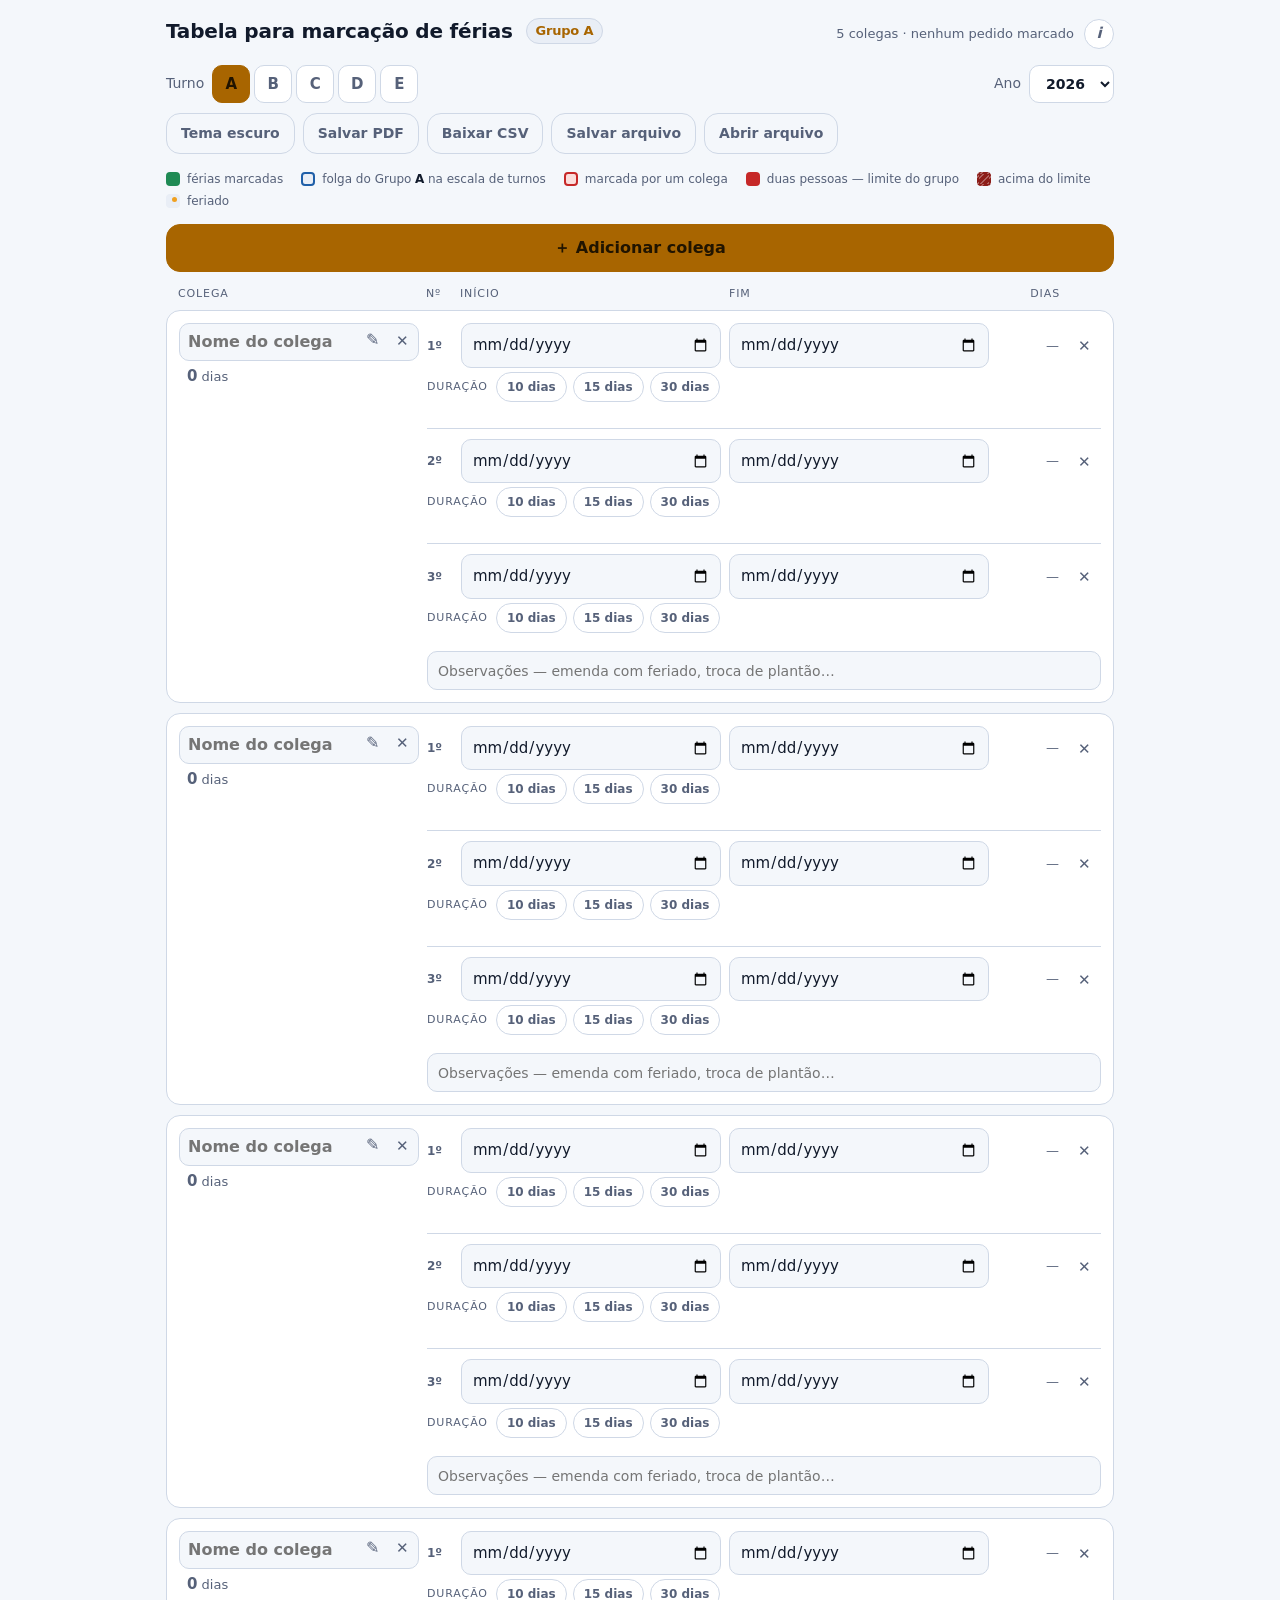
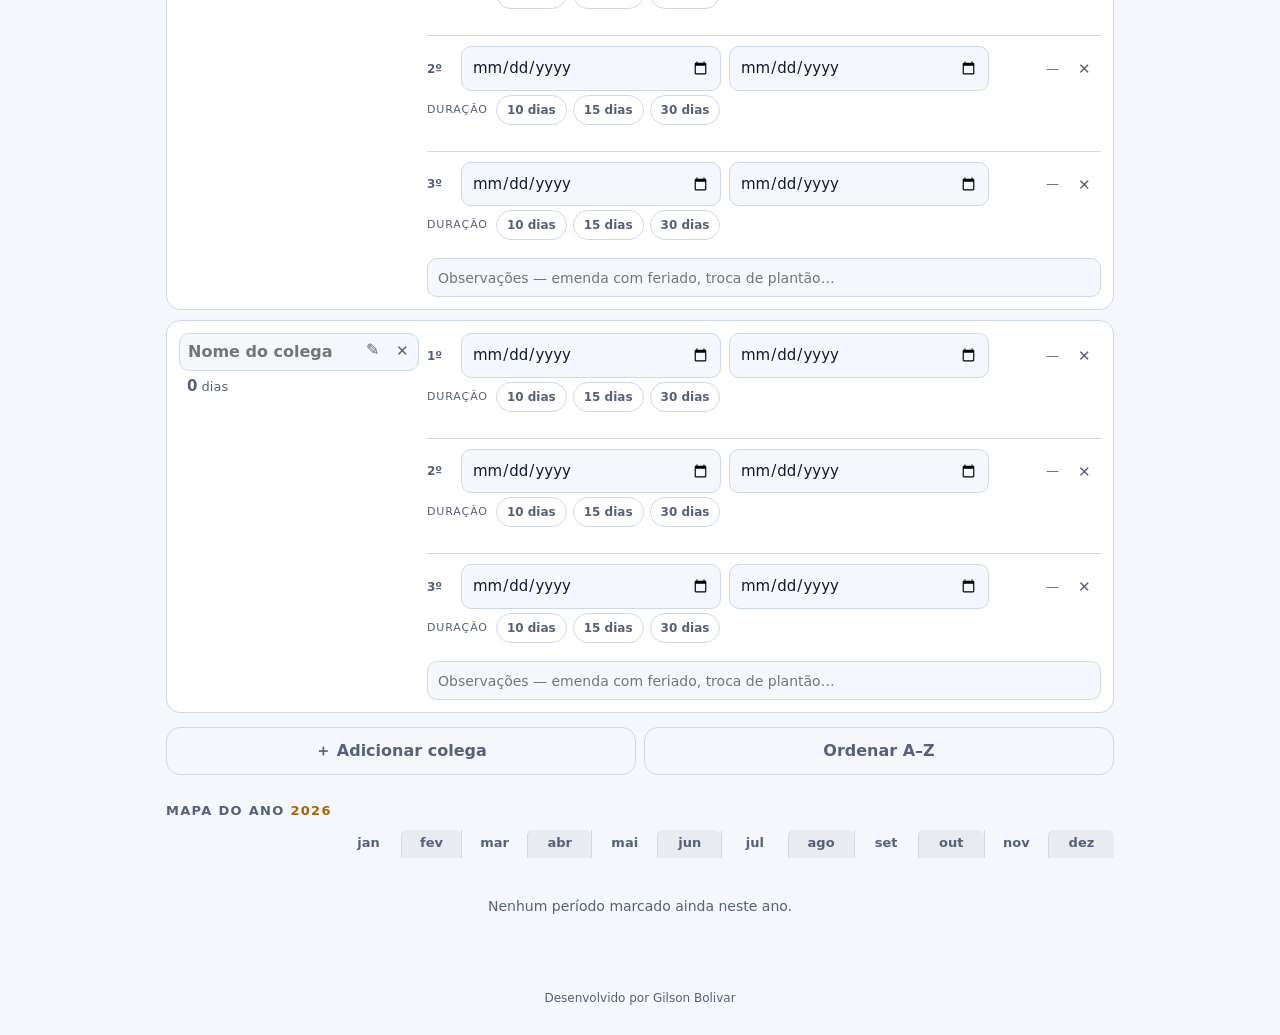
==== index.html @ e121e812 "Open with five blank cells and a plainer name The page is now "Tabela para marcação de férias", with" ====
<!doctype html>
<html lang="pt-BR">
<head>
<meta charset="utf-8">
<meta name="viewport" content="width=device-width, initial-scale=1, viewport-fit=cover">
<title>Tabela para marcação de férias</title>
<meta name="description" content="Marcação de férias dos turnos A a E: três períodos por colega, com o quadro do mês e as folgas de cada equipe.">
<meta name="theme-color" content="#0b1220">
<meta name="mobile-web-app-capable" content="yes">
<meta name="apple-mobile-web-app-capable" content="yes">
<meta name="apple-mobile-web-app-title" content="Marcar Férias">
<link rel="manifest" href="manifest.webmanifest">
<link rel="icon" href="icones/icone-192.png" sizes="192x192">
<link rel="apple-touch-icon" sizes="180x180" href="icones/icone-180.png">
<link rel="stylesheet" href="app.css">
<script>
  /* Aplica o tema salvo antes da primeira pintura; sem isto a tela pisca. */
  (() => {
    let tema;
    try { tema = localStorage.getItem('tabela-de-ferias:tema'); } catch (e) { /* modo privado */ }
    if (tema !== 'claro' && tema !== 'escuro') {
      tema = matchMedia('(prefers-color-scheme: light)').matches ? 'claro' : 'escuro';
    }
    document.documentElement.dataset.tema = tema;
  })();
</script>
</head>
<body>

<header class="topo">
  <div class="titulo">
    <h1>Tabela para marcação de férias <span id="grupo-titulo">Grupo&nbsp;A</span></h1>
  </div>
  <div class="canto">
    <p class="estado" id="estado" role="status" aria-live="polite">—</p>
    <button class="info" id="btn-info" type="button" title="Sobre o app" aria-label="Sobre o app">i</button>
  </div>
</header>

<dialog class="sobre dia-janela" id="dia-janela" aria-labelledby="dia-titulo">
  <h2 id="dia-titulo">—</h2>
  <p class="dia-turno" id="dia-turno">—</p>
  <p class="dia-limite" id="dia-limite" hidden></p>
  <ul class="dia-gente" id="dia-gente"></ul>
  <button class="botao principal largo" id="btn-fechar-dia" type="button">Fechar</button>
</dialog>

<dialog class="sobre" id="sobre" aria-labelledby="sobre-titulo">
  <h2 id="sobre-titulo">Tabela para marcação de férias</h2>
  <p class="sobre-credito">Desenvolvido por <b>Gilson Bolivar</b></p>
  <p>Marcação de férias dos turnos A a E: cada equipe tem a sua tabela, com três
    períodos por colega, o quadro do mês escolhido, as folgas daquela equipe na
    escala de turnos e os feriados.</p>
  <p>A tabela fica guardada neste aparelho, no próprio navegador — ninguém mais
    enxerga a sua. Para passar adiante, use <b>Salvar arquivo</b>, <b>Baixar CSV</b>
    ou <b>Salvar PDF</b>.</p>
  <button class="botao principal largo" id="btn-fechar-sobre" type="button">Entendi</button>
</dialog>

<main class="folha">

  <!-- ————————————————— barra de comandos ————————————————— -->
  <section class="comandos">
    <div class="campo-grupo">
      <span>Turno</span>
      <div class="grupos" id="grupos" role="group" aria-label="Turno da equipe"></div>
    </div>
    <label class="campo-ano">
      <span>Ano</span>
      <select id="ano"></select>
    </label>
    <div class="botoes">
      <button class="botao discreto" id="btn-tema" type="button" aria-pressed="false">Tema claro</button>
      <button class="botao discreto" id="btn-pdf" type="button" title="Abre a impressão — escolha “Salvar como PDF” no destino">Salvar PDF</button>
      <button class="botao discreto" id="btn-csv" type="button">Baixar CSV</button>
      <button class="botao discreto" id="btn-salvar" type="button">Salvar arquivo</button>
      <button class="botao discreto" id="btn-abrir" type="button">Abrir arquivo</button>
      <input type="file" id="arquivo" accept="application/json,.json" hidden>
    </div>
  </section>

  <p class="legenda">
    <span><b class="amostra ferias"></b> férias marcadas</span>
    <span><b class="amostra folga"></b> folga do Grupo <b id="grupo-legenda">A</b> na escala de turnos</span>
    <span><b class="amostra ocupado"></b> marcada por um colega</span>
    <span><b class="amostra varios"></b> duas pessoas — limite do grupo</span>
    <span><b class="amostra excesso"></b> acima do limite</span>
    <span><b class="amostra feriado"></b> feriado</span>
  </p>

  <button class="botao principal largo destaque" id="btn-colega-topo" type="button">
    ＋ Adicionar colega
  </button>

  <!-- ————————————————— tabela ————————————————— -->
  <div class="cabecalho" aria-hidden="true">
    <span>Colega</span>
    <span>Nº</span>
    <span>Início</span>
    <span>Fim</span>
    <span>Dias</span>
  </div>

  <div class="lista" id="lista"></div>

  <div class="acoes-lista">
    <button class="botao discreto" id="btn-colega" type="button">＋ Adicionar colega</button>
    <button class="botao discreto" id="btn-ordenar" type="button" title="Reordenar a lista de A a Z">Ordenar A–Z</button>
  </div>

  <!-- ————————————————— acima do limite ————————————————— -->
  <section class="coincidencias excessos" id="excessos" hidden>
    <h2>Acima do limite — só duas pessoas por data</h2>
    <ul id="lista-excessos"></ul>
  </section>

  <!-- ————————————————— coincidências ————————————————— -->
  <section class="coincidencias" id="coincidencias" hidden>
    <h2>Quem coincide com quem</h2>
    <ul id="lista-coincidencias"></ul>
  </section>

  <!-- ————————————————— mapa do ano ————————————————— -->
  <section class="ano">
    <h2>Mapa do ano <span id="ano-titulo"></span></h2>
    <p class="rolagem-dica">Deslize para o lado para ver o ano inteiro.</p>
    <div class="rolagem">
      <div class="moldura">
        <div class="meses" id="meses"></div>
        <div class="faixas" id="faixas"></div>
      </div>
    </div>
    <p class="vazio" id="ano-vazio">Nenhum período marcado ainda neste ano.</p>
  </section>
</main>

<template id="modelo-pessoa">
  <article class="pessoa">
    <div class="identidade">
      <input class="nome" type="text" maxlength="60" aria-label="Nome do colega" placeholder="Nome do colega">
      <button class="remover nome-editar" type="button" title="Editar o nome" aria-label="Editar o nome">✎</button>
      <p class="total"><b>0</b> dias</p>
      <button class="remover pessoa-remover" type="button" title="Remover colega" aria-label="Remover colega">✕</button>
    </div>
    <div class="corpo">
      <ol class="periodos"></ol>
      <div class="rodape">
        <textarea class="obs" rows="1" aria-label="Observações"
                  placeholder="Observações — emenda com feriado, troca de plantão…"></textarea>
      </div>
    </div>
  </article>
</template>

<template id="modelo-periodo">
  <li class="periodo">
    <b class="ordem"></b>
    <label class="campo-data de"><span>Início</span><input type="date" class="inicio"><b class="valor"></b></label>
    <label class="campo-data ate"><span>Fim</span><input type="date" class="fim"><b class="valor"></b></label>
    <span class="dias">—</span>
    <button class="remover periodo-limpar" type="button" title="Limpar este período" aria-label="Limpar este período">✕</button>
    <div class="duracao" role="group" aria-label="Duração do período">
      <span>Duração</span>
      <button type="button" data-dias="10">10 dias</button>
      <button type="button" data-dias="15">15 dias</button>
      <button type="button" data-dias="30">30 dias</button>
    </div>
    <p class="erro" hidden></p>
    <div class="quadro" hidden></div>
  </li>
</template>

<p class="credito">Desenvolvido por Gilson Bolivar</p>

<div class="aviso" id="toast" hidden></div>

<script src="app.js"></script>
</body>
</html>
---- app.css ----
/* ——————————————— Escala de Férias do Grupo A ——————————————— */

/* tema escuro (padrão) — o claro vem logo abaixo, trocado pelo botão */
:root {
  color-scheme: dark;
  --fundo: #0b1220;
  --superficie: #141d2e;
  --superficie-alta: #1e2a41;
  --borda: #2b3a56;
  --texto: #e8edf7;
  --texto-fraco: #93a1bd;
  --acento: #ffb020;
  --perigo: #ff4d4d;
  --ok: #35d07f;
  --ok-texto: #04241a;
  --azul: #4a9eff;
  --feriado: #ffc043;
  --ocupado-fundo: rgba(255, 77, 77, .22);
  --ocupado-texto: #ffb3b3;
  --conflito: #e33b3b;
  --conflito-texto: #ffffff;
  --excesso: #8f1414;
  --excesso-borda: #ff6b6b;
  --raio-borda: 14px;
  --gap: 14px;
  --coluna-nome: 170px;
  --faixa-par: rgba(255, 255, 255, .04);
}

:root[data-tema="claro"] {
  color-scheme: light;
  --fundo: #f4f7fb;
  --superficie: #ffffff;
  --superficie-alta: #e9eef6;
  --borda: #cfd8e6;
  --texto: #111a2b;
  --texto-fraco: #566179;
  --acento: #a86500;
  --perigo: #c62828;
  --ok: #1f8a54;
  --ok-texto: #ffffff;
  --azul: #1f5fa8;
  --feriado: #f0a020;
  --ocupado-fundo: #fbdedc;
  --ocupado-texto: #a3231b;
  --conflito: #c62828;
  --conflito-texto: #ffffff;
  --excesso: #8c1d18;
  --excesso-borda: #8c1d18;
  --faixa-par: rgba(17, 26, 43, .05);
}

* { box-sizing: border-box; }

[hidden] { display: none !important; }

html, body {
  margin: 0;
  padding: 0;
  background: var(--fundo);
  color: var(--texto);
  font: 16px/1.5 system-ui, -apple-system, "Segoe UI", Roboto, sans-serif;
}

body {
  min-height: 100dvh;
  padding: env(safe-area-inset-top) env(safe-area-inset-right)
           env(safe-area-inset-bottom) env(safe-area-inset-left);
}

h1, h2 { margin: 0; font-weight: 650; letter-spacing: -0.01em; }

.folha { max-width: 980px; margin: 0 auto; padding: 0 16px 40px; }

/* ——— topo ——— */
.topo {
  display: flex;
  align-items: baseline;
  justify-content: space-between;
  gap: 10px;
  padding: 16px 16px 10px;
  max-width: 980px;
  margin: 0 auto;
}
.titulo { min-width: 0; }
.topo h1 { font-size: 20px; }
.topo h1 span {
  display: inline-block;
  margin-left: 6px;
  padding: 2px 9px;
  border-radius: 99px;
  background: var(--superficie-alta);
  border: 1px solid var(--borda);
  font-size: 13px;
  font-weight: 650;
  color: var(--acento);
  vertical-align: 3px;
}
.estado { margin: 0; font-size: 13px; color: var(--texto-fraco); text-align: right; }
.canto { display: flex; align-items: center; gap: 10px; flex: none; }
.info {
  appearance: none;
  flex: none;
  width: 30px;
  height: 30px;
  border: 1px solid var(--borda);
  border-radius: 50%;
  background: var(--superficie);
  color: var(--texto-fraco);
  font: inherit;
  font-size: 15px;
  font-weight: 700;
  font-style: italic;
  line-height: 1;
  cursor: pointer;
}
.info:hover { border-color: var(--acento); color: var(--acento); }

/* em tela estreita o título ganha a linha inteira, em vez de brigar com o estado */
@media (max-width: 900px) {
  .ano .rolagem-dica {   /* mais específico que a regra base, que vem depois */
    display: block;
    margin: 0 0 8px;
    font-size: 12px;
    color: var(--texto-fraco);
  }
}

@media (max-width: 560px) {
  :root { --coluna-nome: 120px; }
  .topo { flex-direction: column; align-items: stretch; gap: 4px; }
  .canto { justify-content: space-between; }
  .estado { text-align: left; }
}

/* ——— botões ——— */
.botao {
  appearance: none;
  border: 1px solid var(--borda);
  background: var(--superficie-alta);
  color: var(--texto);
  font: inherit;
  font-weight: 600;
  padding: 11px 16px;
  border-radius: var(--raio-borda);
  cursor: pointer;
  touch-action: manipulation;
}
.botao:active { transform: translateY(1px); }
.botao.principal { background: var(--acento); border-color: var(--acento); color: #201400; }
.botao.discreto { background: transparent; color: var(--texto-fraco); }
.botao.discreto:hover { color: var(--texto); border-color: var(--acento); }
.botao.largo { display: block; width: 100%; margin-top: var(--gap); }

.acoes-lista { display: flex; flex-wrap: wrap; gap: 8px; margin-top: var(--gap); }
.destaque { margin: 4px 0 14px; }
.acoes-lista .botao { flex: 1 1 200px; }

.remover {
  appearance: none;
  border: 1px solid transparent;
  background: transparent;
  color: var(--texto-fraco);
  font-size: 15px;
  line-height: 1;
  width: 34px;
  height: 34px;
  border-radius: 10px;
  cursor: pointer;
  flex: none;
}
.remover:hover { color: var(--perigo); border-color: var(--perigo); }
.nome-editar { font-size: 16px; }
.nome-editar:hover { color: var(--acento); border-color: var(--acento); }

/* ——— barra de comandos ——— */
.comandos {
  display: flex;
  flex-wrap: wrap;
  align-items: center;
  justify-content: space-between;
  gap: 10px;
  padding: 6px 0 16px;
}
.campo-ano, .campo-grupo { display: flex; align-items: center; gap: 8px; font-size: 14px; color: var(--texto-fraco); }
.grupos { display: flex; gap: 4px; }
.grupos button {
  appearance: none;
  width: 38px;
  height: 38px;
  border: 1px solid var(--borda);
  border-radius: 10px;
  background: var(--superficie);
  color: var(--texto-fraco);
  font: inherit;
  font-size: 15px;
  font-weight: 700;
  cursor: pointer;
  touch-action: manipulation;
}
.grupos button:hover { border-color: var(--acento); color: var(--texto); }
.grupos button.ativo {
  background: var(--acento);
  border-color: var(--acento);
  color: #201400;
}
.campo-ano select {
  background: var(--superficie);
  border: 1px solid var(--borda);
  border-radius: 10px;
  color: var(--texto);
  font: inherit;
  font-weight: 600;
  padding: 9px 12px;
}
.comandos .botoes { display: flex; flex-wrap: wrap; gap: 8px; }
.comandos .botao { padding: 9px 14px; font-size: 14px; }

/* ——— legenda das cores ——— */
.legenda {
  display: flex;
  flex-wrap: wrap;
  align-items: center;
  gap: 4px 18px;
  white-space: nowrap;
  margin: 0 0 12px;
  font-size: 12px;
  color: var(--texto-fraco);
}
.amostra {
  display: inline-block;
  width: 14px;
  height: 14px;
  border-radius: 4px;
  vertical-align: -3px;
  margin-right: 7px;
  border: 2px solid transparent;
}
.legenda span { display: inline-flex; align-items: center; }
.legenda #grupo-legenda { color: var(--texto); margin: 0 .3em; }
.amostra.ferias { background: var(--ok); }
.amostra.folga { background: var(--superficie-alta); border-color: var(--azul); }
.amostra.ocupado { background: var(--ocupado-fundo); border-color: var(--perigo); }
.amostra.varios { background: var(--conflito); }
.amostra.excesso {
  background:
    repeating-linear-gradient(-45deg,
      rgba(255, 255, 255, .3) 0 2px, transparent 2px 5px),
    var(--excesso);
}
.amostra.feriado { background: var(--superficie-alta); position: relative; }
.amostra.feriado::after {
  content: "";
  position: absolute;
  inset: 1px 1px auto auto;
  width: 5px;
  height: 5px;
  border-radius: 50%;
  background: var(--feriado);
}

/* ——— cabeçalho da tabela (só em tela larga) ——— */
.cabecalho { display: none; }

/* ——— lista de colegas ——— */
.lista { display: grid; gap: 10px; }

.pessoa {
  min-width: 0;   /* deixa o cartão encolher junto com a tela */
  background: var(--superficie);
  border: 1px solid var(--borda);
  border-radius: var(--raio-borda);
  padding: 12px;
}
.pessoa.marcada { border-color: #3d4f72; }

.identidade { display: flex; align-items: center; gap: 8px; }
.identidade .nome {
  flex: 1;
  min-width: 0;
  background: transparent;
  border: 1px solid transparent;
  border-radius: 10px;
  color: var(--texto);
  font: inherit;
  font-size: 17px;
  font-weight: 620;
  padding: 6px 8px;
}
.identidade .nome { border-color: var(--borda); background: var(--fundo); }
.identidade .nome:hover { border-color: var(--acento); }
.identidade .nome:focus { border-color: var(--acento); outline: none; background: var(--fundo); }
.identidade .total {
  margin: 0;
  font-size: 13px;
  color: var(--texto-fraco);
  font-variant-numeric: tabular-nums;
  white-space: nowrap;
}
.identidade .total b { color: var(--acento); font-size: 15px; }
.identidade .total.demais b { color: var(--perigo); }
.identidade .total.zero b { color: var(--texto-fraco); font-weight: 600; }

.corpo { margin-top: 8px; min-width: 0; }

/* ——— períodos ——— */
.periodos { list-style: none; margin: 0; padding: 0; display: grid; gap: 8px; min-width: 0; }
.periodo {
  display: grid;
  grid-template-columns: minmax(0, 1fr) minmax(0, 1fr);
  grid-template-areas:
    "de     ate"
    "dias   rem"
    "dur    dur"
    "erro   erro"
    "quadro quadro";
  align-items: end;
  gap: 4px 8px;
  min-width: 0;
}
.periodo .de { grid-area: de; }
.periodo .ate { grid-area: ate; }
.periodo .dias { grid-area: dias; }
.periodo .remover { grid-area: rem; justify-self: end; }
.periodo .erro { grid-area: erro; }
.periodo .duracao { grid-area: dur; }
.periodo .quadro { grid-area: quadro; }
.periodo .ordem { grid-area: ord; display: none; }
.periodo.coincide .campo-data input { border-color: var(--acento); }
.periodo.invalido .campo-data input,
.periodo.acima .campo-data input { border-color: var(--perigo); }

.campo-data { display: grid; gap: 4px; font-size: 12px; color: var(--texto-fraco); min-width: 0; }
.campo-data input {
  width: 100%;
  min-width: 0;
  background: var(--fundo);
  border: 1px solid var(--borda);
  border-radius: 10px;
  color: var(--texto);
  font: inherit;
  font-size: 15px;
  padding: 9px 10px;
}
.campo-data input:focus { outline: none; border-color: var(--acento); }
.campo-data .valor { display: none; }   /* na impressão, e na tela quando o navegador não usa dd/mm/aaaa */
:root.datas-visiveis .campo-data .valor:not(:empty) {
  display: block;
  margin-top: 2px;
  font-size: 11px;
  font-weight: 500;
  font-variant-numeric: tabular-nums;
  color: var(--texto-fraco);
}

.periodo .dias {
  font-size: 13px;
  font-variant-numeric: tabular-nums;
  color: var(--texto-fraco);
  white-space: nowrap;
  align-self: center;
}
.periodo .dias.contado { color: var(--texto); }
.periodo .erro { margin: 0; font-size: 12px; color: var(--perigo); }
.periodo + .periodo { margin-top: 10px; border-top: 1px solid var(--borda); padding-top: 10px; }

/* ——— atalhos de duração ——— */
.duracao { display: flex; flex-wrap: wrap; align-items: center; gap: 6px; }
.duracao span {
  font-size: 11px;
  text-transform: uppercase;
  letter-spacing: .08em;
  color: var(--texto-fraco);
  margin-right: 2px;
}
.duracao button {
  appearance: none;
  border: 1px solid var(--borda);
  background: transparent;
  color: var(--texto-fraco);
  font: inherit;
  font-size: 12px;
  font-weight: 600;
  padding: 5px 10px;
  border-radius: 99px;
  cursor: pointer;
  touch-action: manipulation;
}
.duracao button:hover { border-color: var(--acento); color: var(--texto); }
.duracao button.ativo {
  border-color: var(--acento);
  background: var(--acento);
  color: #201400;
}

/* ——— quadro do mês escolhido ——— */
.quadro {
  min-width: 0;
  display: flex;
  flex-wrap: wrap;
  gap: 8px 16px;
  margin-top: 8px;
  padding: 10px 12px;
  background: var(--fundo);
  border: 1px solid var(--borda);
  border-radius: 10px;
}
.quadro-titulo {
  flex-basis: 100%;
  margin: 0;
  font-size: 12px;
  font-variant-numeric: tabular-nums;
  color: var(--texto-fraco);
}
.quadro-titulo b { color: var(--texto); font-weight: 620; }
.mes-nome { margin: 0 0 6px; font-size: 12px; color: var(--texto-fraco); }
.mes-nome::first-letter { text-transform: uppercase; }
.grade-mes { display: grid; grid-template-columns: repeat(7, 26px); gap: 3px; }
.grade-mes i {
  font-style: normal;
  font-size: 10px;
  text-align: center;
  color: var(--texto-fraco);
}
.dia {
  position: relative;
  display: grid;
  place-items: center;
  height: 26px;
  border: 2px solid transparent;
  border-radius: 6px;
  background: var(--superficie-alta);
  font-size: 12px;
  font-variant-numeric: tabular-nums;
}
.dia.fora { background: transparent; }
.dia.folga { border-color: var(--azul); }
/* dia que outro colega já marcou */
.dia.ocupado { background: var(--ocupado-fundo); color: var(--ocupado-texto); font-weight: 600; }
.dia.feriado::after {
  content: "";
  position: absolute;
  right: 2px;
  top: 2px;
  width: 6px;
  height: 6px;
  border-radius: 50%;
  background: var(--feriado);
  box-shadow: 0 0 0 1px rgba(0, 0, 0, .25);
}
.dia.ferias { background: var(--ok); color: var(--ok-texto); font-weight: 700; }
/* duas pessoas ou mais na mesma data: vermelho forte, aqui e no mapa do ano */
.dia.varios, .dia.ferias.varios {
  background: var(--conflito);
  color: var(--conflito-texto);
  font-weight: 700;
}
/* acima do limite do grupo: vermelho escuro riscado */
.dia.excesso, .dia.ferias.excesso {
  background:
    repeating-linear-gradient(-45deg,
      rgba(255, 255, 255, .22) 0 3px, transparent 3px 7px),
    var(--excesso);
  border-color: var(--excesso-borda);
  color: #fff;
}
.dia.clicavel { cursor: pointer; }
.dia.clicavel:hover { filter: brightness(1.1); }
.dia.clicavel:focus-visible { outline: 2px solid var(--acento); outline-offset: 2px; }
.dia.hoje { outline: 2px dashed var(--acento); outline-offset: -1px; }
.quadro-nota { flex-basis: 100%; margin: 0; font-size: 12px; color: var(--texto-fraco); }

/* ——— pé do colega: observações ——— */
.rodape { display: flex; flex-wrap: wrap; align-items: flex-start; gap: 8px; margin-top: 10px; }
.obs {
  flex: 1 1 240px;
  min-width: 0;
  background: var(--fundo);
  border: 1px solid var(--borda);
  border-radius: 10px;
  color: var(--texto);
  font: inherit;
  font-size: 14px;
  padding: 9px 10px;
  resize: none;
  overflow: hidden;
}
.obs:focus { outline: none; border-color: var(--acento); }

/* ——— coincidências ——— */
.coincidencias { margin-top: 26px; }
.excessos h2 { color: var(--perigo); }
.excessos li { border-left-color: var(--excesso) !important; }
.excessos li b { color: var(--perigo); }
.coincidencias h2, .ano h2 {
  font-size: 13px;
  text-transform: uppercase;
  letter-spacing: .1em;
  color: var(--texto-fraco);
  margin-bottom: 10px;
}
.coincidencias ul { list-style: none; margin: 0; padding: 0; display: grid; gap: 6px; }
.coincidencias li {
  background: var(--superficie);
  border: 1px solid var(--borda);
  border-left: 3px solid var(--conflito);
  border-radius: 10px;
  padding: 9px 12px;
  font-size: 14px;
}
.coincidencias li b { font-weight: 620; }
.coincidencias li span { color: var(--texto-fraco); font-variant-numeric: tabular-nums; }

/* ——— mapa do ano ——— */
.ano { margin-top: 26px; }
.ano h2 span { color: var(--acento); }
.rolagem { overflow-x: auto; padding-bottom: 4px; }
.moldura { min-width: 880px; }
.rolagem-dica { display: none; }

.meses {
  display: flex;
  margin-left: var(--coluna-nome);
  font-size: 13px;
  font-weight: 600;
  color: var(--texto-fraco);
}
.meses i {
  font-style: normal;
  text-align: center;
  border-left: 1px solid var(--borda);
  padding: 3px 0 5px;
  overflow: hidden;
}
.meses i:first-child { border-left: 0; }
.meses i:nth-child(even) { background: var(--faixa-par); border-radius: 6px 6px 0 0; }

.faixas { display: grid; gap: 7px; margin-top: 2px; }
.faixa {
  display: grid;
  grid-template-columns: var(--coluna-nome) 1fr;
  align-items: center;
  gap: 10px;
}
.faixa .quem {
  font-size: 14px;
  color: var(--texto);
  white-space: nowrap;
  overflow: hidden;
  text-overflow: ellipsis;
  padding-right: 4px;
}
.faixa .quem i {
  font-style: normal;
  font-size: 12px;
  color: var(--texto-fraco);
  font-variant-numeric: tabular-nums;
}
.trilho {
  position: relative;
  height: 34px;
  background: var(--superficie);
  border: 1px solid var(--borda);
  border-radius: 8px;
  overflow: hidden;
}
.grade { position: absolute; inset: 0; display: flex; }
.grade i { border-left: 1px solid var(--borda); }
.grade i:first-child { border-left: 0; }
.grade i:nth-child(even) { background: var(--faixa-par); }
.barra {
  position: absolute;
  z-index: 1;      /* a barra fica por cima da linha de hoje */
  top: 4px;
  bottom: 4px;
  background: var(--acento);
  border-radius: 6px;
  min-width: 4px;
  font-size: 12px;
  font-weight: 700;
  color: #201400;
  display: grid;
  place-items: center;
  overflow: hidden;
  white-space: nowrap;
  box-shadow: 0 1px 3px rgba(0, 0, 0, .25);
}
.barra.excesso {
  background:
    repeating-linear-gradient(-45deg, rgba(255, 255, 255, .25) 0 3px, transparent 3px 7px),
    var(--excesso);
  color: #fff;
}
.trilho .hoje {
  position: absolute;
  top: 0;
  bottom: 0;
  width: 3px;
  background: var(--ok);
}
.trilho .hoje::after {
  content: "";
  position: absolute;
  left: 50%;
  top: 2px;
  width: 9px;
  height: 9px;
  margin-left: -4.5px;
  border-radius: 50%;
  background: var(--ok);
}

.vazio { color: var(--texto-fraco); text-align: center; padding: 18px 6px; font-size: 14px; }

/* ——— janela "sobre" ——— */
.sobre {
  width: min(420px, calc(100% - 32px));
  border: 1px solid var(--borda);
  border-radius: 18px;
  background: var(--superficie);
  color: var(--texto);
  padding: 22px;
  box-shadow: 0 18px 50px rgba(0, 0, 0, .45);
}
.sobre::backdrop { background: rgba(0, 0, 0, .55); }
.sobre h2 { font-size: 18px; }
.sobre p { margin: 10px 0; font-size: 14px; color: var(--texto-fraco); }
.sobre b { color: var(--texto); }
.sobre-credito {
  margin: 6px 0 14px !important;
  font-size: 15px !important;
  color: var(--texto) !important;
}
.sobre-credito b { color: var(--acento); }

.dia-turno { margin: 4px 0 10px !important; }
.dia-limite {
  margin: 0 0 14px !important;
  padding: 8px 11px;
  border-radius: 8px;
  background: var(--ocupado-fundo);
  color: var(--perigo) !important;
  font-weight: 600;
}
.dia-gente { list-style: none; margin: 0 0 18px; padding: 0; display: grid; gap: 8px; }
.dia-gente li {
  background: var(--superficie-alta);
  border: 1px solid var(--borda);
  border-left: 3px solid var(--conflito);
  border-radius: 10px;
  padding: 9px 12px;
  font-size: 14px;
}
.dia-gente li b { display: block; font-weight: 620; }
.dia-gente li span {
  font-size: 12px;
  color: var(--texto-fraco);
  font-variant-numeric: tabular-nums;
}
.dia-gente li.so-um { border-left-color: var(--perigo); }

/* crédito discreto no pé — na tela e no papel */
.credito {
  max-width: 980px;
  margin: 0 auto;
  padding: 0 16px 28px;
  font-size: 12px;
  color: var(--texto-fraco);
  text-align: center;
}

/* ——— balão com o nome de quem marcou ——— */
.dica {
  position: fixed;
  z-index: 60;
  max-width: min(240px, calc(100vw - 16px));
  padding: 6px 11px;
  border: 1px solid var(--borda);
  border-radius: 8px;
  background: var(--superficie-alta);
  color: var(--texto);
  font-size: 12px;
  font-weight: 600;
  line-height: 1.35;
  text-align: center;
  box-shadow: 0 6px 18px rgba(0, 0, 0, .35);
  pointer-events: none;
}

/* ——— aviso flutuante ——— */
.aviso {
  position: fixed;
  left: 50%;
  bottom: calc(20px + env(safe-area-inset-bottom));
  transform: translateX(-50%);
  z-index: 40;
  max-width: calc(100% - 32px);
  background: var(--superficie-alta);
  border: 1px solid var(--borda);
  color: var(--texto);
  padding: 12px 18px;
  border-radius: 99px;
  font-size: 14px;
  text-align: center;
  box-shadow: 0 8px 24px rgba(0, 0, 0, .45);
}

/* ——— tela larga: vira tabela de verdade ——— */
@media (min-width: 760px) {
  .cabecalho {
    display: grid;
    grid-template-columns: 240px 26px 1fr 1fr 62px 34px;
    gap: 8px;
    padding: 0 12px 8px;
    font-size: 11px;
    text-transform: uppercase;
    letter-spacing: .08em;
    color: var(--texto-fraco);
  }
  .cabecalho span:nth-child(5) { text-align: right; }

  .pessoa { display: grid; grid-template-columns: 240px 1fr; gap: 8px; align-items: start; }
  .identidade { flex-direction: column; align-items: stretch; gap: 4px; position: relative; }
  .identidade .nome { font-size: 16px; padding-right: 34px; }
  .identidade .total { padding-left: 8px; }
  .identidade .nome { padding-right: 62px; }
  .identidade .nome-editar { position: absolute; top: 0; right: 30px; }
  .identidade .pessoa-remover { position: absolute; top: 0; right: 0; }
  .corpo { margin-top: 0; }
  .campo-data span { display: none; }
  .periodo {
    grid-template-columns: 26px minmax(0, 1fr) minmax(0, 1fr) 62px 34px;
    grid-template-areas:
      "ord    de     ate    dias   rem"
      "dur    dur    dur    dur    dur"
      "erro   erro   erro   erro   erro"
      "quadro quadro quadro quadro quadro";
    align-items: center;
  }
  .periodo .dias { text-align: right; }
  .periodo .ordem {
    display: block;
    font-size: 12px;
    font-weight: 600;
    color: var(--texto-fraco);
  }
}

/* ——— impressão: papel branco, sem comandos ——— */
@media print {
  :root, :root[data-tema] {
    color-scheme: light;
    --fundo: #fff;
    --superficie: #fff;
    --superficie-alta: #fff;
    --borda: #b9c2d0;
    --texto: #101418;
    --texto-fraco: #4a5568;
    --acento: #a06000;
  }
  .comandos, .aviso, .dica, .remover, .acoes-lista, .duracao, .info,
  .destaque { display: none !important; }
  h1 span { color: var(--texto); background: none; border: 0; }
  .credito { padding: 12px 0 0; border-top: 1px solid var(--borda); }
  .folha { max-width: none; padding: 0; }
  .topo { padding: 0 0 10px; }
  .pessoa, .coincidencias li, .trilho { break-inside: avoid; }
  .pessoa { border-color: var(--borda); }
  /* no papel, data vira texto: o seletor imprimiria "mm/dd/aaaa" nas vazias */
  .campo-data input { display: none; }
  .campo-data .valor {
    display: block;
    font-weight: 500;
    font-variant-numeric: tabular-nums;
    border-bottom: 1px solid var(--borda);
    min-height: 1.5em;
    padding: 2px 2px 3px;
  }
  .obs {
    border-color: var(--borda);
    color-scheme: light;
    resize: none;
  }
  .obs::placeholder { color: transparent; }
  .barra { background: #a06000; color: #fff; print-color-adjust: exact; -webkit-print-color-adjust: exact; }
  .barra.excesso { background: #6e0f0f; }

  /* o quadro do mês é o miolo do papel: as cores têm de sair impressas */
  .periodo, .quadro, .mes { break-inside: avoid; }
  .quadro { background: #fff; }
  .dia {
    background: #eef1f6;
    color: #101418;
    print-color-adjust: exact;
    -webkit-print-color-adjust: exact;
  }
  .dia.fora { background: transparent; }
  .dia.folga { border-color: #2b6cb0; }
  .dia.ferias { background: #2e8b57; color: #fff; }
  .dia.ocupado { background: #f7dedc; color: #8c1d18; }
  .dia.varios, .dia.ferias.varios { background: #b81f1f; color: #fff; }
  .dia.excesso, .dia.ferias.excesso {
    background: repeating-linear-gradient(-45deg, rgba(255,255,255,.3) 0 3px, transparent 3px 7px), #6e0f0f;
    border-color: #6e0f0f;
    color: #fff;
  }
  .amostra.excesso { background: #6e0f0f; }
  .amostra.ocupado { background: #f7dedc; border-color: #b81f1f; }
  .amostra.varios { background: #b81f1f; }
  .amostra.ferias { background: #2e8b57; }
  .amostra.folga { border-color: #2b6cb0; }
  .dia.feriado::after, .amostra.feriado::after { background: #e08a00; }
  .rolagem { overflow: visible; }
  .moldura { min-width: 0; }
  .rolagem-dica { display: none !important; }
  .trilho { height: 26px; }
  .grade i:nth-child(even), .meses i:nth-child(even) { background: #f1f4f8; }
}
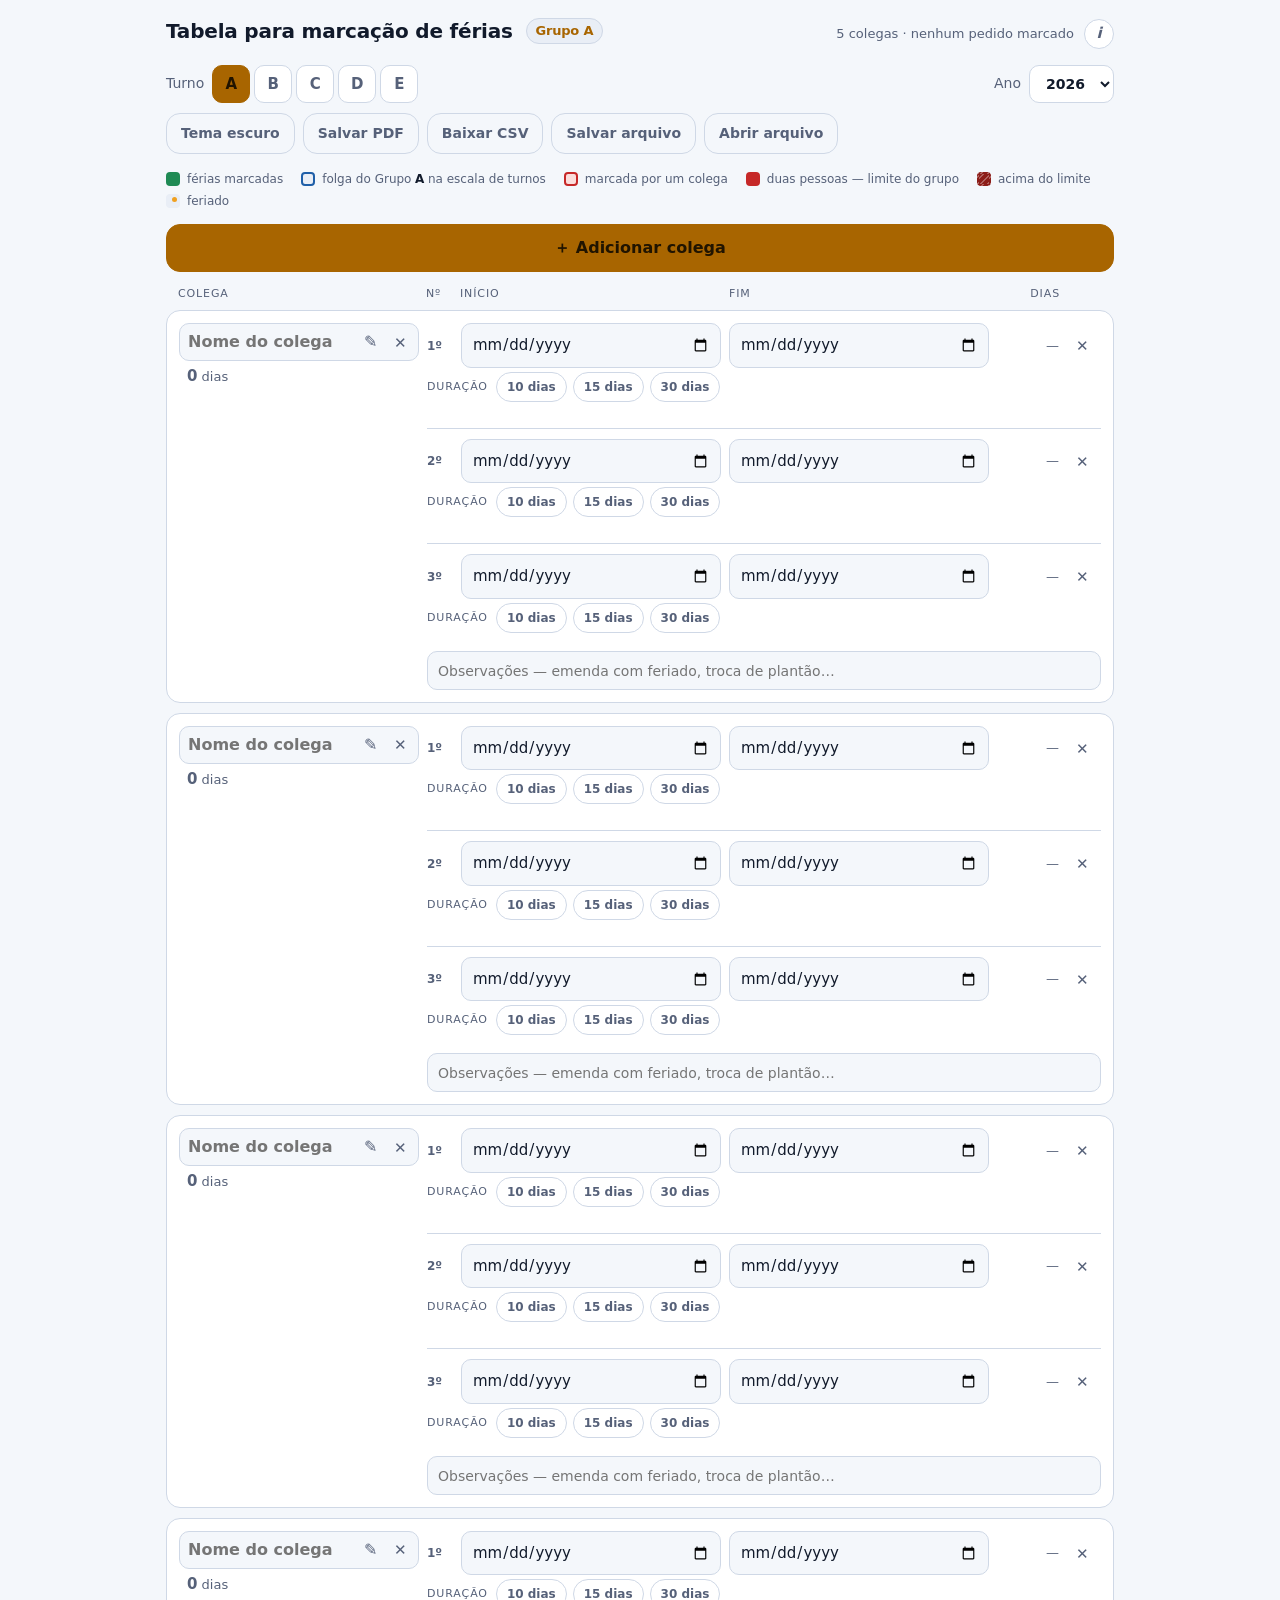
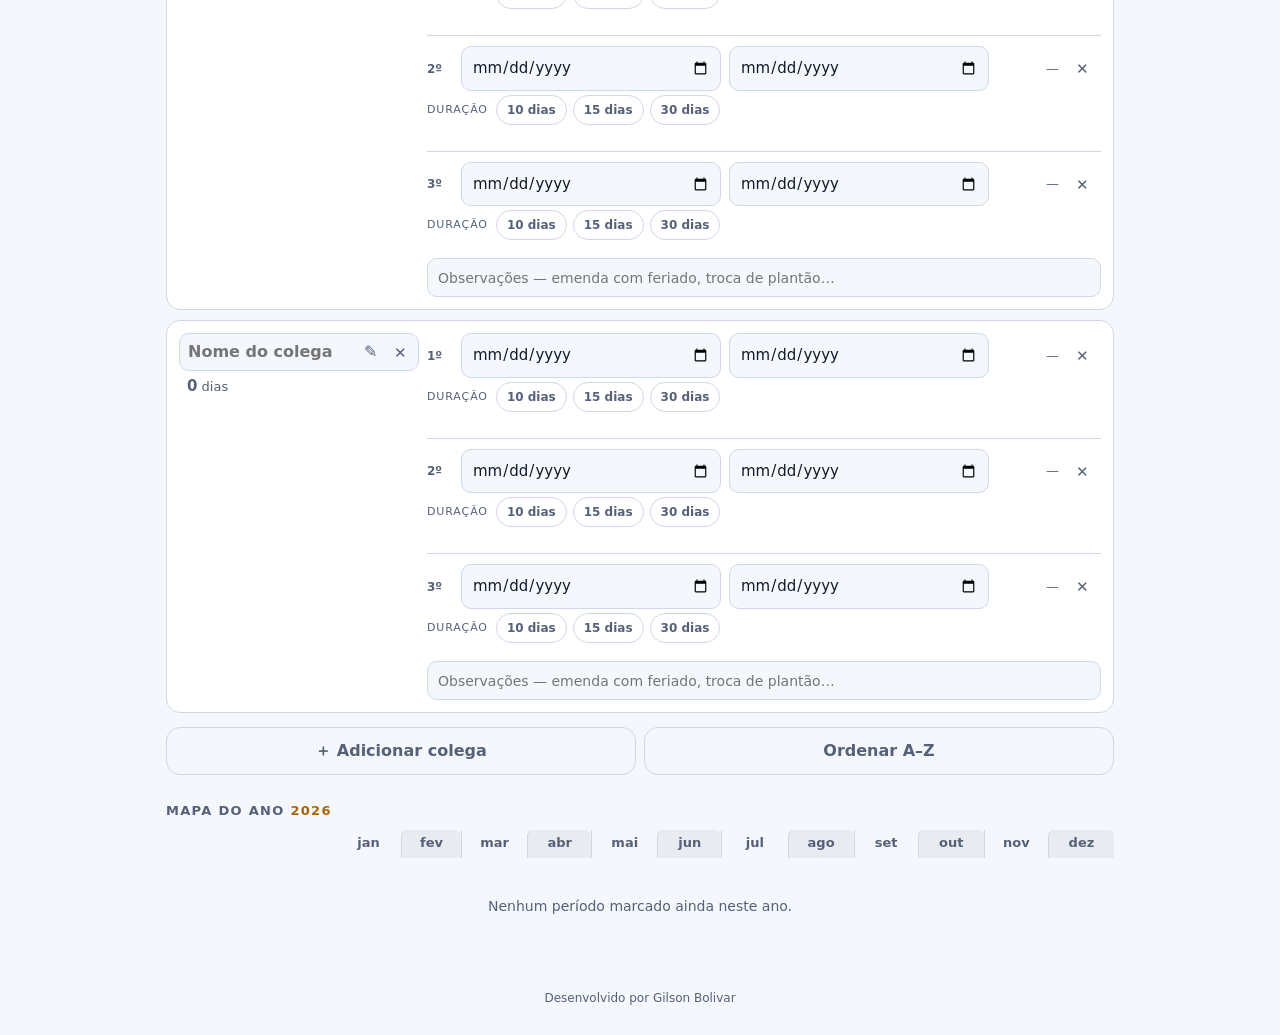
==== commit 6352fe10: "Make the ✕ actually remove the cell on a phone Removal hung on the browser's own confirm(), which is" ====
--- a/index.html
+++ b/index.html
@@ -36,6 +36,15 @@
     <button class="info" id="btn-info" type="button" title="Sobre o app" aria-label="Sobre o app">i</button>
   </div>
 </header>
+
+<dialog class="sobre confirmar" id="confirmar" aria-labelledby="confirmar-titulo">
+  <h2 id="confirmar-titulo">—</h2>
+  <p id="confirmar-texto">—</p>
+  <div class="confirmar-acoes">
+    <button class="botao discreto" id="btn-cancelar" type="button">Cancelar</button>
+    <button class="botao perigo" id="btn-confirmar" type="button">Remover</button>
+  </div>
+</dialog>
 
 <dialog class="sobre dia-janela" id="dia-janela" aria-labelledby="dia-titulo">
   <h2 id="dia-titulo">—</h2>
--- a/app.css
+++ b/app.css
@@ -148,6 +148,7 @@
 }
 .botao:active { transform: translateY(1px); }
 .botao.principal { background: var(--acento); border-color: var(--acento); color: #201400; }
+.botao.perigo { background: var(--perigo); border-color: var(--perigo); color: #fff; }
 .botao.discreto { background: transparent; color: var(--texto-fraco); }
 .botao.discreto:hover { color: var(--texto); border-color: var(--acento); }
 .botao.largo { display: block; width: 100%; margin-top: var(--gap); }
@@ -158,6 +159,8 @@
 
 .remover {
   appearance: none;
+  min-width: 38px;
+  min-height: 38px;
   border: 1px solid transparent;
   background: transparent;
   color: var(--texto-fraco);
@@ -659,6 +662,9 @@
 }
 .dia-gente li.so-um { border-left-color: var(--perigo); }
 
+.confirmar-acoes { display: flex; gap: 10px; margin-top: 18px; }
+.confirmar-acoes .botao { flex: 1; }
+
 /* crédito discreto no pé — na tela e no papel */
 .credito {
   max-width: 980px;
@@ -703,6 +709,19 @@
   font-size: 14px;
   text-align: center;
   box-shadow: 0 8px 24px rgba(0, 0, 0, .45);
+}
+.aviso .desfazer {
+  appearance: none;
+  margin-left: 10px;
+  border: 1px solid var(--acento);
+  border-radius: 99px;
+  background: transparent;
+  color: var(--acento);
+  font: inherit;
+  font-size: 13px;
+  font-weight: 700;
+  padding: 3px 12px;
+  cursor: pointer;
 }
 
 /* ——— tela larga: vira tabela de verdade ——— */
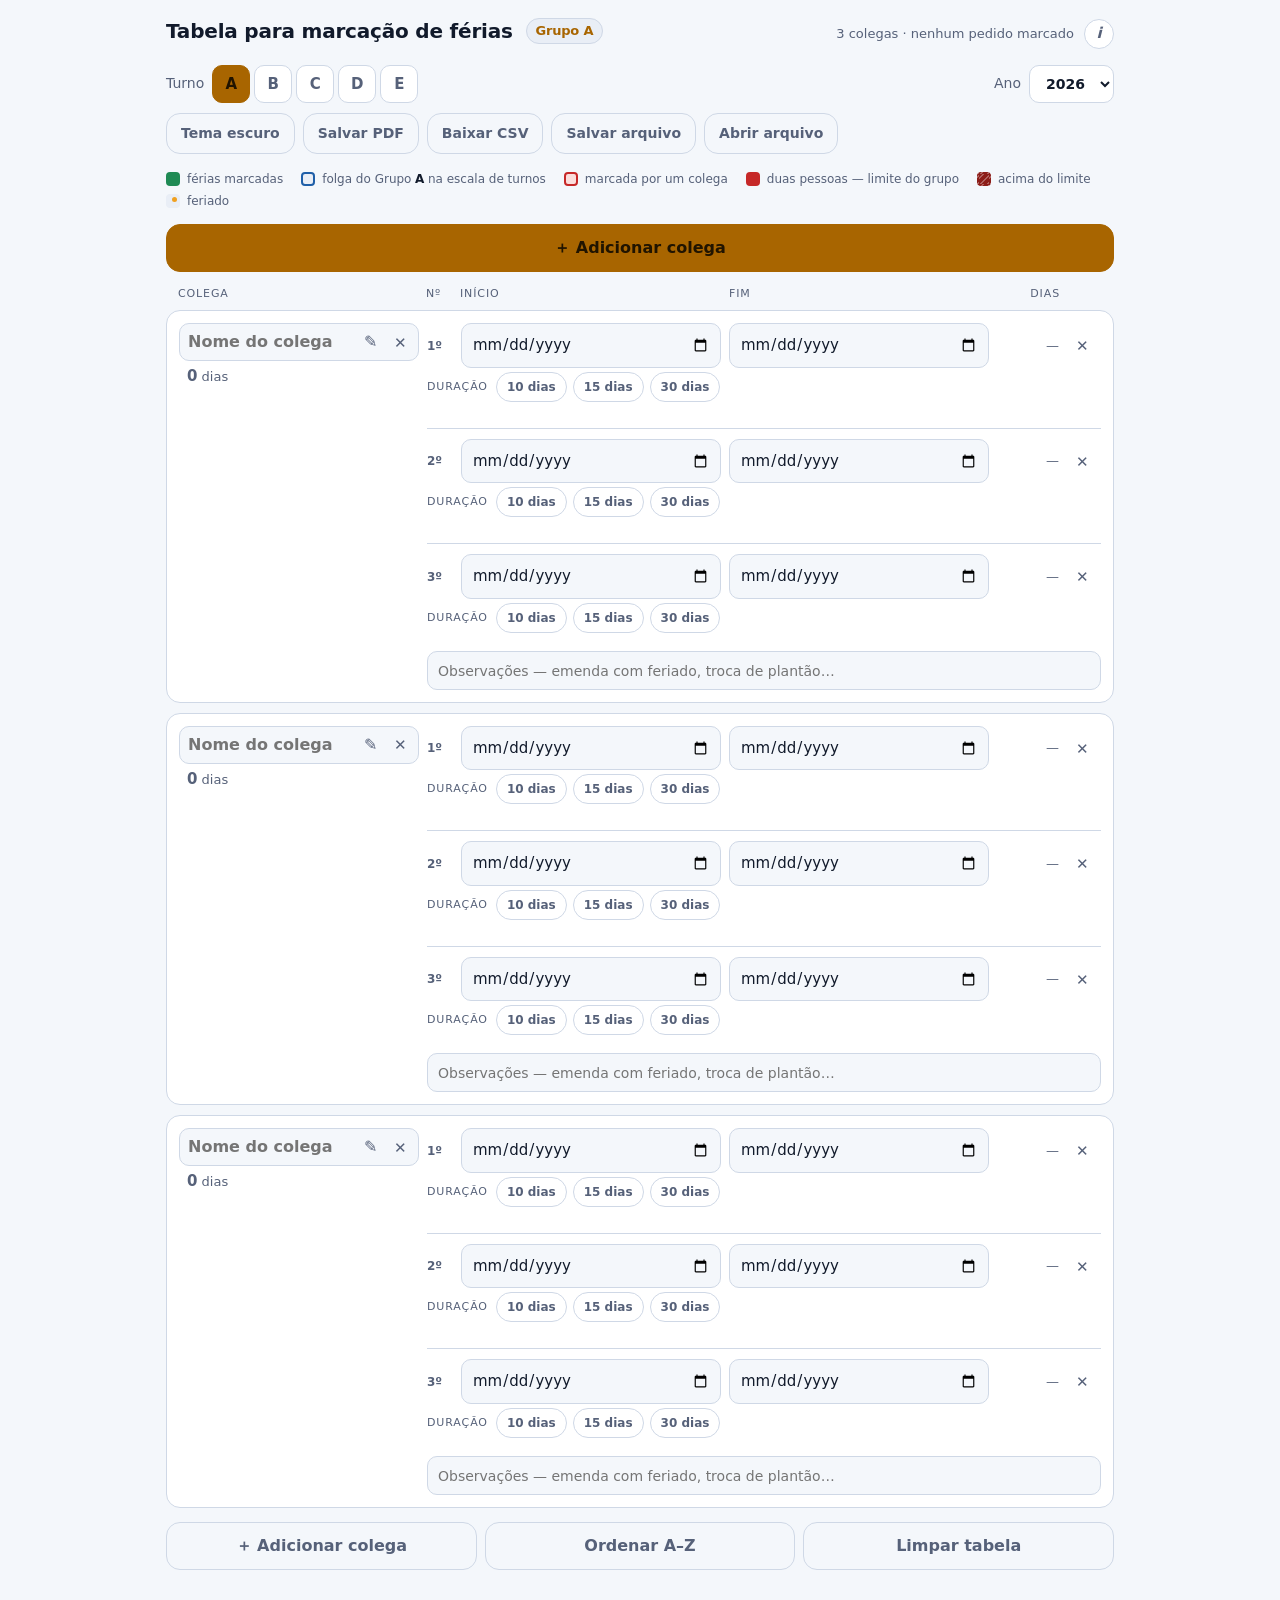
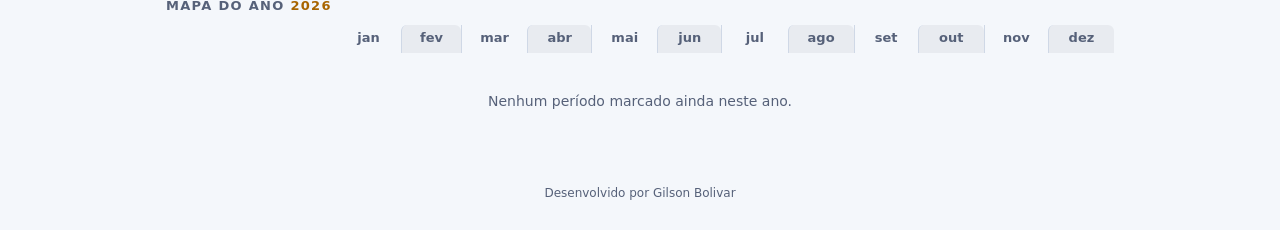
==== commit f24924ca: "Add a clear-table button and open with three cells A table already saved on a phone is never wiped b" ====
--- a/index.html
+++ b/index.html
@@ -115,6 +115,7 @@
   <div class="acoes-lista">
     <button class="botao discreto" id="btn-colega" type="button">＋ Adicionar colega</button>
     <button class="botao discreto" id="btn-ordenar" type="button" title="Reordenar a lista de A a Z">Ordenar A–Z</button>
+    <button class="botao discreto" id="btn-limpar" type="button" title="Apagar tudo deste turno e voltar às células em branco">Limpar tabela</button>
   </div>
 
   <!-- ————————————————— acima do limite ————————————————— -->
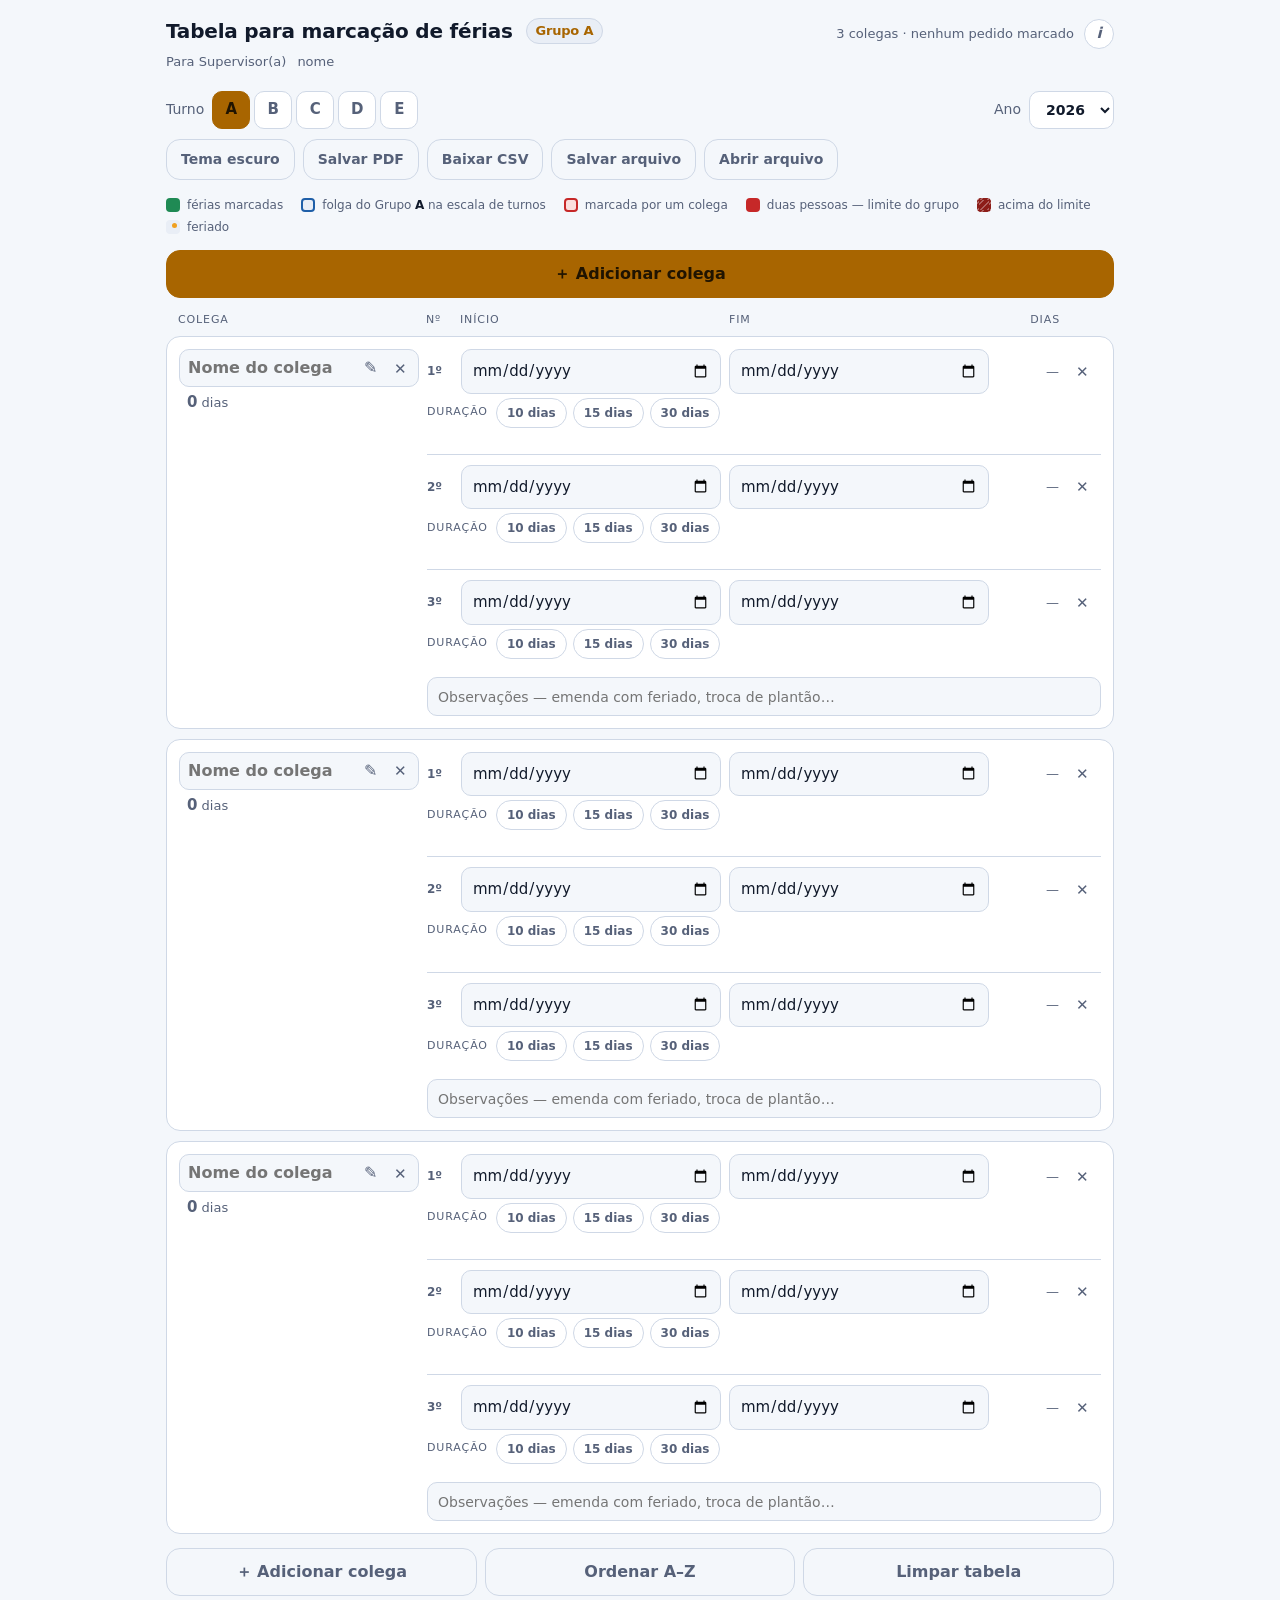
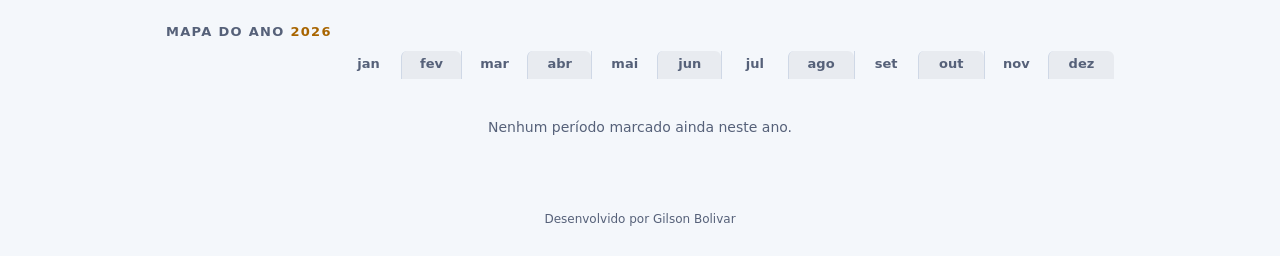
==== commit 650643c8: "Name the supervisor the table is meant for A small line under the title reads "Para Supervisor(a)" w" ====
--- a/index.html
+++ b/index.html
@@ -30,6 +30,11 @@
 <header class="topo">
   <div class="titulo">
     <h1>Tabela para marcação de férias <span id="grupo-titulo">Grupo&nbsp;A</span></h1>
+    <p class="supervisor">
+      Para Supervisor(a)
+      <input type="text" id="supervisor" maxlength="60" placeholder="nome"
+             aria-label="Nome do supervisor ou da supervisora">
+    </p>
   </div>
   <div class="canto">
     <p class="estado" id="estado" role="status" aria-live="polite">—</p>
--- a/app.css
+++ b/app.css
@@ -96,6 +96,25 @@
   color: var(--acento);
   vertical-align: 3px;
 }
+.supervisor {
+  margin: 3px 0 0;
+  font-size: 13px;
+  color: var(--texto-fraco);
+}
+.supervisor input {
+  border: 1px solid transparent;
+  border-radius: 8px;
+  background: transparent;
+  color: var(--texto);
+  font: inherit;
+  font-weight: 600;
+  padding: 2px 6px;
+  min-width: 90px;
+  max-width: 220px;
+}
+.supervisor input::placeholder { font-weight: 400; color: var(--texto-fraco); }
+.supervisor input:hover { border-color: var(--borda); }
+.supervisor input:focus { outline: none; border-color: var(--acento); background: var(--fundo); }
 .estado { margin: 0; font-size: 13px; color: var(--texto-fraco); text-align: right; }
 .canto { display: flex; align-items: center; gap: 10px; flex: none; }
 .info {
@@ -780,6 +799,7 @@
   .comandos, .aviso, .dica, .remover, .acoes-lista, .duracao, .info,
   .destaque { display: none !important; }
   h1 span { color: var(--texto); background: none; border: 0; }
+  .supervisor input { border-color: transparent; padding-left: 2px; }
   .credito { padding: 12px 0 0; border-top: 1px solid var(--borda); }
   .folha { max-width: none; padding: 0; }
   .topo { padding: 0 0 10px; }
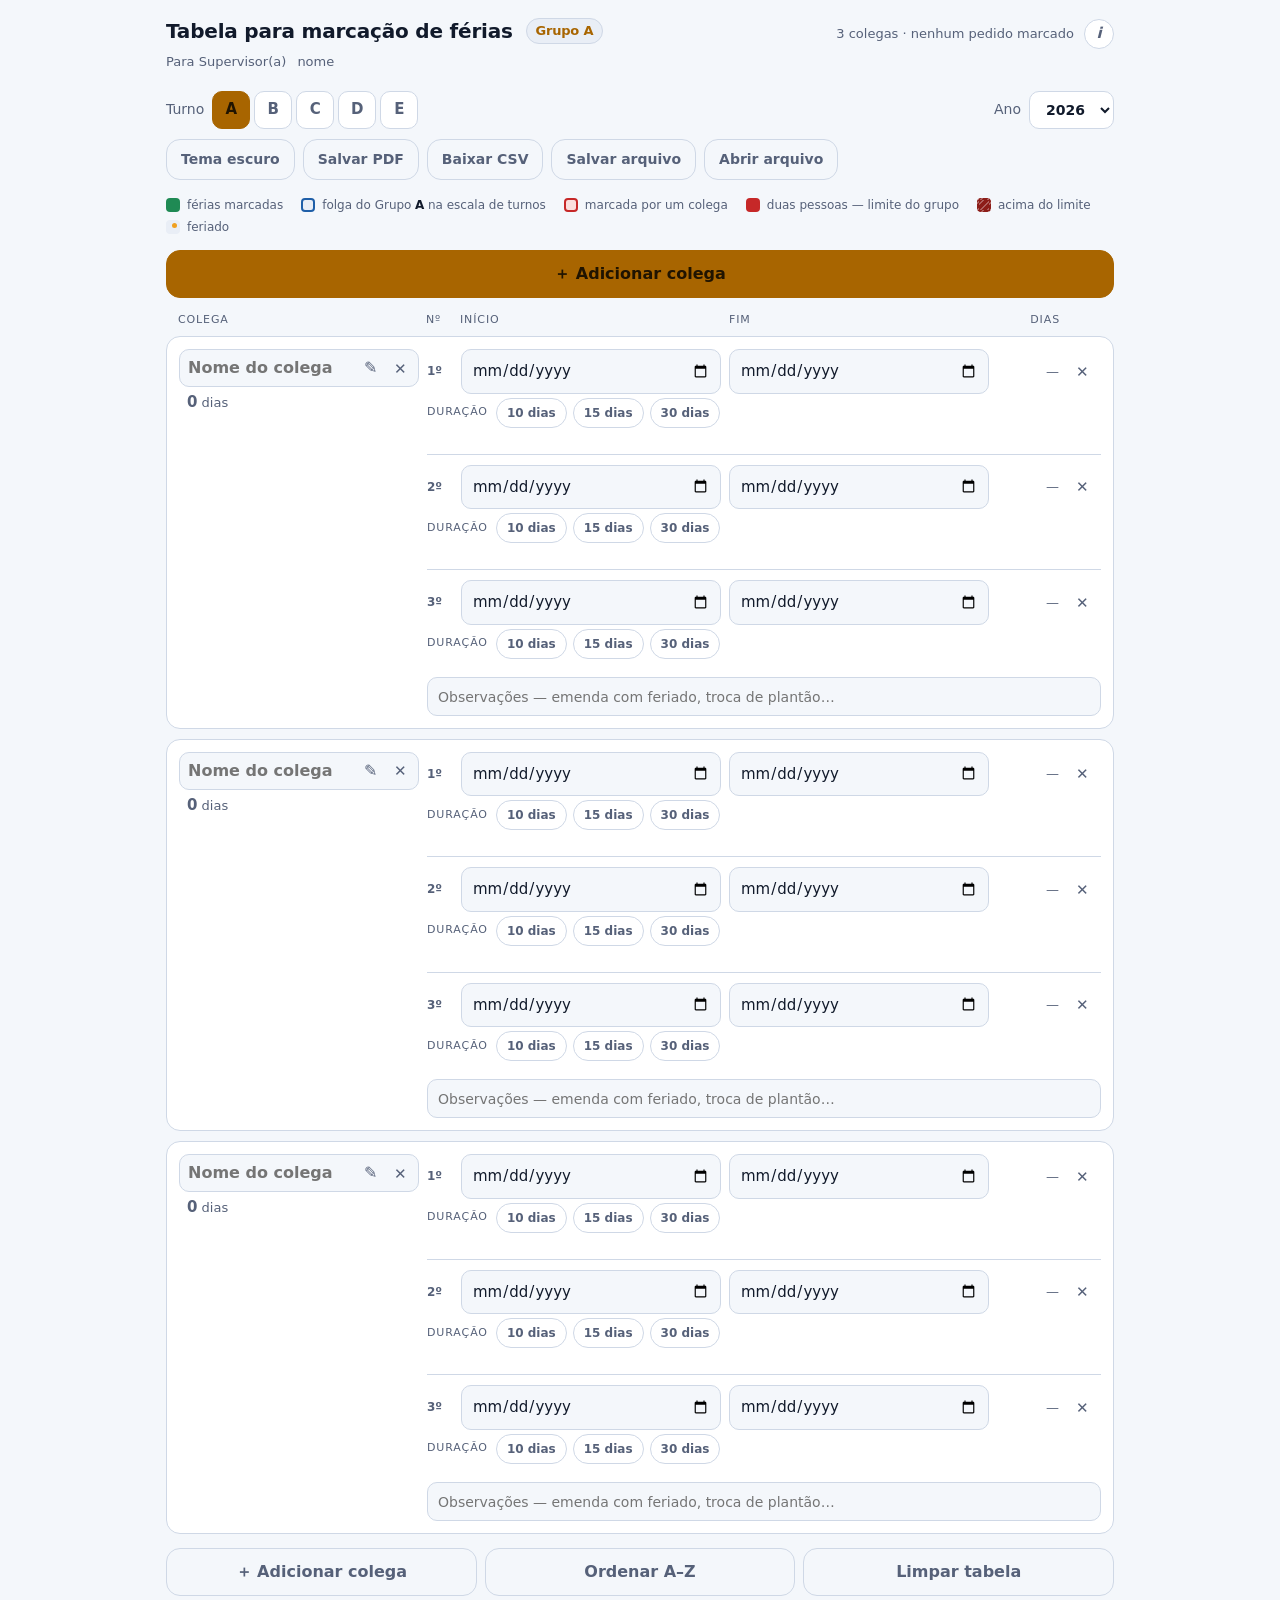
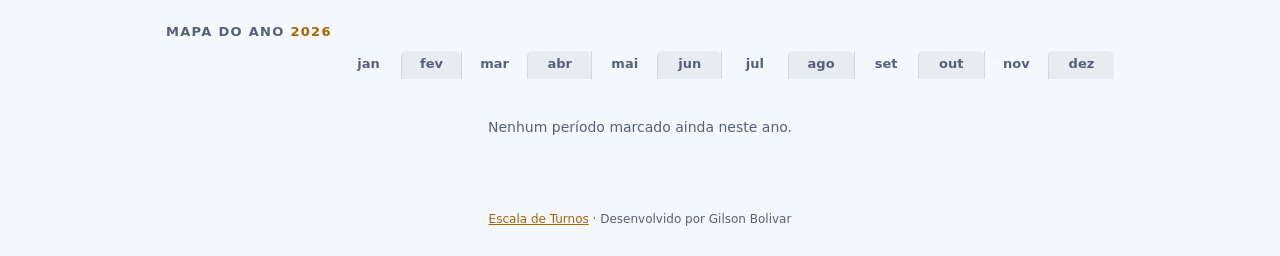
==== commit 56448efe: "Add the shift schedule as its own installable app A second page under turnos/ turns the five-team gr" ====
--- a/index.html
+++ b/index.html
@@ -68,6 +68,8 @@
   <p>A tabela fica guardada neste aparelho, no próprio navegador — ninguém mais
     enxerga a sua. Para passar adiante, use <b>Salvar arquivo</b>, <b>Baixar CSV</b>
     ou <b>Salvar PDF</b>.</p>
+  <p>Para ver os dias de trabalho e folga de todas as equipes, mês a mês, abra a
+    <a href="turnos/">Escala de Turnos</a>.</p>
   <button class="botao principal largo" id="btn-fechar-sobre" type="button">Entendi</button>
 </dialog>
 
@@ -185,7 +187,7 @@
   </li>
 </template>
 
-<p class="credito">Desenvolvido por Gilson Bolivar</p>
+<p class="credito"><a href="turnos/">Escala de Turnos</a> · Desenvolvido por Gilson Bolivar</p>
 
 <div class="aviso" id="toast" hidden></div>
 
--- a/app.css
+++ b/app.css
@@ -685,6 +685,7 @@
 .confirmar-acoes .botao { flex: 1; }
 
 /* crédito discreto no pé — na tela e no papel */
+.credito a { color: var(--acento); }
 .credito {
   max-width: 980px;
   margin: 0 auto;
@@ -800,7 +801,8 @@
   .destaque { display: none !important; }
   h1 span { color: var(--texto); background: none; border: 0; }
   .supervisor input { border-color: transparent; padding-left: 2px; }
-  .credito { padding: 12px 0 0; border-top: 1px solid var(--borda); }
+  .credito a { color: var(--acento); }
+.credito { padding: 12px 0 0; border-top: 1px solid var(--borda); }
   .folha { max-width: none; padding: 0; }
   .topo { padding: 0 0 10px; }
   .pessoa, .coincidencias li, .trilho { break-inside: avoid; }
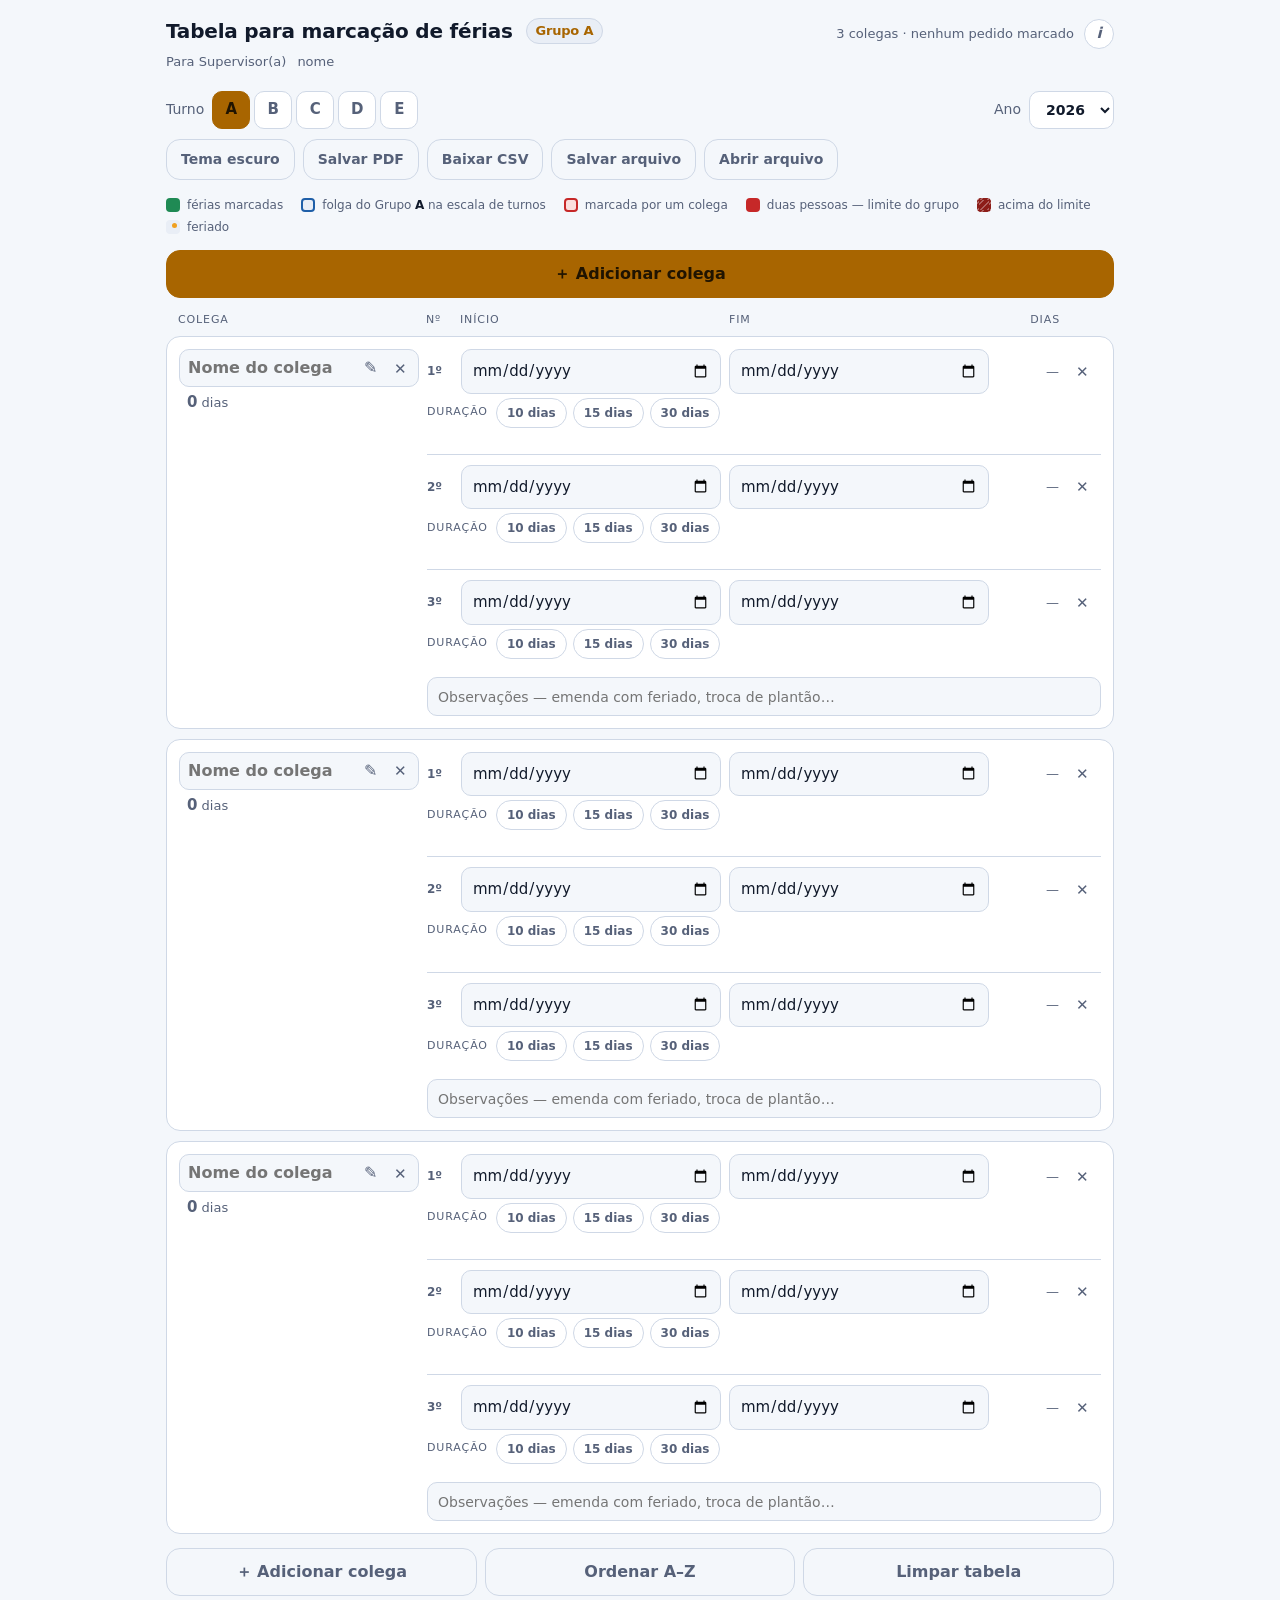
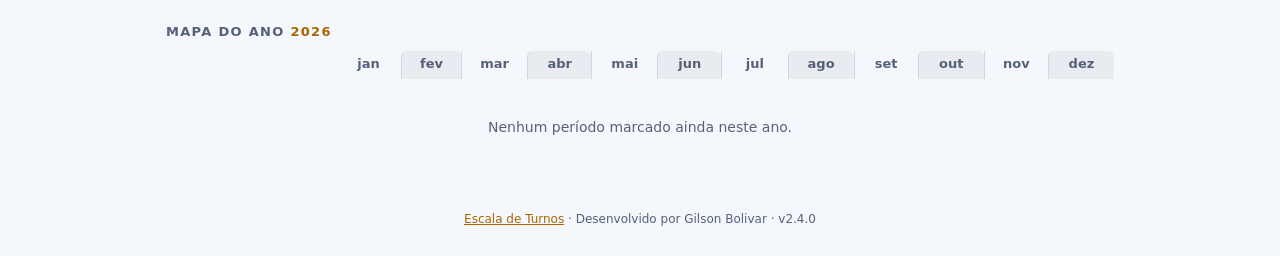
==== commit 906279b5: "Put a version number on both apps Each app now carries a number — 1.2.0 for the shift schedule, 2.4." ====
--- a/index.html
+++ b/index.html
@@ -12,7 +12,7 @@
 <link rel="manifest" href="manifest.webmanifest">
 <link rel="icon" href="icones/icone-192.png" sizes="192x192">
 <link rel="apple-touch-icon" sizes="180x180" href="icones/icone-180.png">
-<link rel="stylesheet" href="app.css">
+<link rel="stylesheet" href="app.css?v=2.4.0">
 <script>
   /* Aplica o tema salvo antes da primeira pintura; sem isto a tela pisca. */
   (() => {
@@ -70,6 +70,7 @@
     ou <b>Salvar PDF</b>.</p>
   <p>Para ver os dias de trabalho e folga de todas as equipes, mês a mês, abra a
     <a href="turnos/">Escala de Turnos</a>.</p>
+  <p class="sobre-versao" id="versao">—</p>
   <button class="botao principal largo" id="btn-fechar-sobre" type="button">Entendi</button>
 </dialog>
 
@@ -187,10 +188,11 @@
   </li>
 </template>
 
-<p class="credito"><a href="turnos/">Escala de Turnos</a> · Desenvolvido por Gilson Bolivar</p>
+<p class="credito"><a href="turnos/">Escala de Turnos</a> · Desenvolvido por Gilson Bolivar
+  · <span id="versao-rodape"></span></p>
 
 <div class="aviso" id="toast" hidden></div>
 
-<script src="app.js"></script>
+<script src="app.js?v=2.4.0"></script>
 </body>
 </html>
--- a/app.css
+++ b/app.css
@@ -654,6 +654,11 @@
   color: var(--texto) !important;
 }
 .sobre-credito b { color: var(--acento); }
+.sobre-versao {
+  padding-top: 12px;
+  border-top: 1px solid var(--borda);
+  font-size: 12px !important;
+}
 
 .dia-turno { margin: 4px 0 10px !important; }
 .dia-limite {
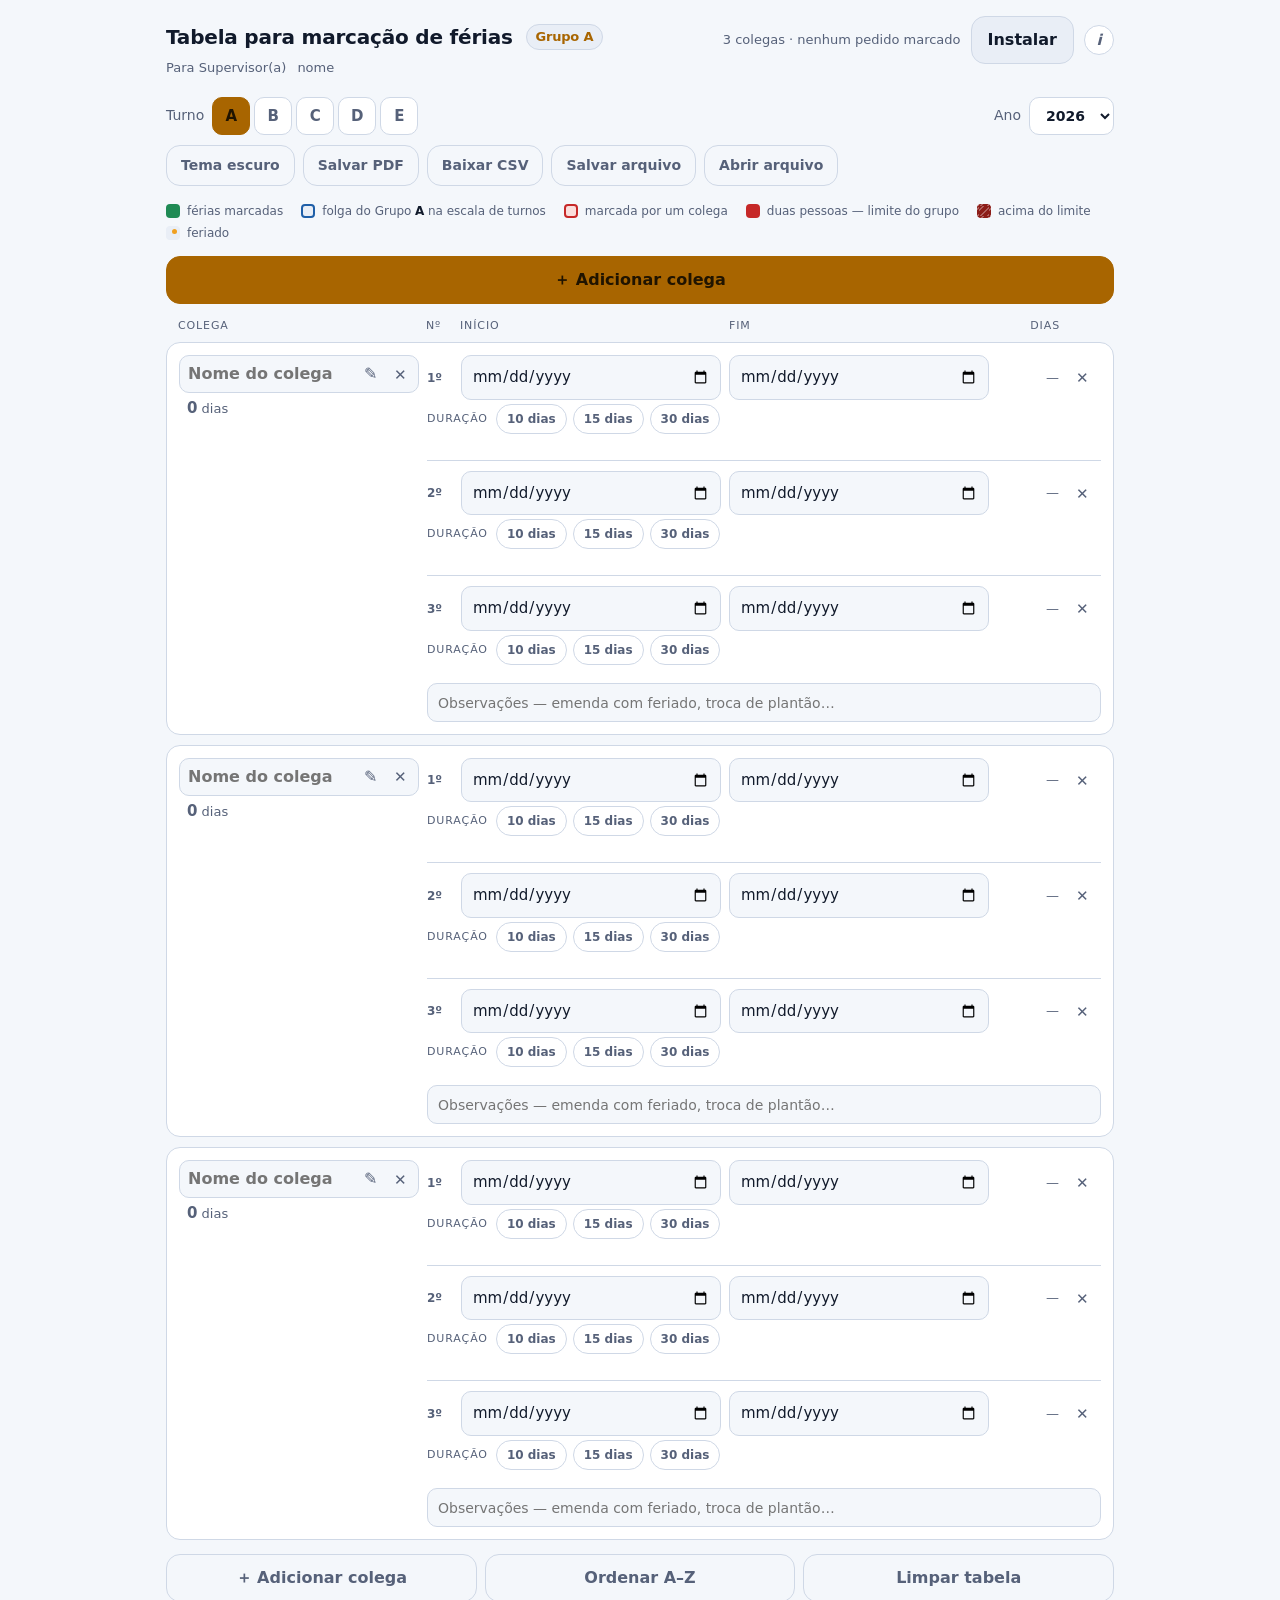
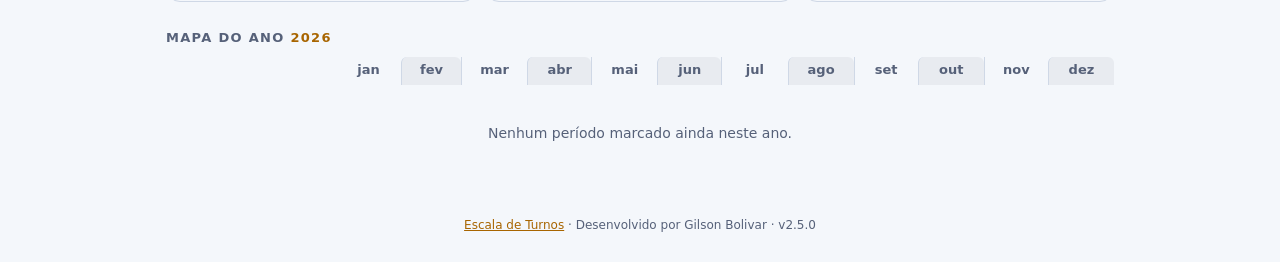
==== commit 4f45b8a0: "Give both apps an Install button Installing meant finding it in the browser menu — and on an iPhone " ====
--- a/index.html
+++ b/index.html
@@ -12,7 +12,7 @@
 <link rel="manifest" href="manifest.webmanifest">
 <link rel="icon" href="icones/icone-192.png" sizes="192x192">
 <link rel="apple-touch-icon" sizes="180x180" href="icones/icone-180.png">
-<link rel="stylesheet" href="app.css?v=2.4.0">
+<link rel="stylesheet" href="app.css?v=2.5.0">
 <script>
   /* Aplica o tema salvo antes da primeira pintura; sem isto a tela pisca. */
   (() => {
@@ -38,9 +38,28 @@
   </div>
   <div class="canto">
     <p class="estado" id="estado" role="status" aria-live="polite">—</p>
+    <button class="botao instalar" id="btn-instalar" type="button" hidden>Instalar</button>
     <button class="info" id="btn-info" type="button" title="Sobre o app" aria-label="Sobre o app">i</button>
   </div>
 </header>
+
+<dialog class="sobre" id="ajuda-instalar" aria-labelledby="instalar-titulo">
+  <h2 id="instalar-titulo">Instalar no aparelho</h2>
+  <div id="passos-android">
+    <p><b>Android (Chrome)</b></p>
+    <p>Toque no menu <b>⋮</b> do navegador, no canto de cima, e escolha
+      <b>Instalar app</b> — ou <b>Adicionar à tela inicial</b>, conforme a versão.</p>
+  </div>
+  <div id="passos-ios">
+    <p><b>iPhone e iPad</b></p>
+    <p>Precisa ser pelo <b>Safari</b>: o Chrome do iPhone não instala sites.
+      Toque em <b>Compartilhar</b> (o quadrado com a seta para cima), role a lista e
+      escolha <b>Adicionar à Tela de Início</b>.</p>
+  </div>
+  <p class="instalar-nota">Instalado, o app abre em tela cheia, com ícone próprio, e
+    funciona sem internet.</p>
+  <button class="botao principal largo" id="btn-fechar-instalar" type="button">Entendi</button>
+</dialog>
 
 <dialog class="sobre confirmar" id="confirmar" aria-labelledby="confirmar-titulo">
   <h2 id="confirmar-titulo">—</h2>
@@ -193,6 +212,6 @@
 
 <div class="aviso" id="toast" hidden></div>
 
-<script src="app.js?v=2.4.0"></script>
+<script src="app.js?v=2.5.0"></script>
 </body>
 </html>
--- a/app.css
+++ b/app.css
@@ -117,6 +117,14 @@
 .supervisor input:focus { outline: none; border-color: var(--acento); background: var(--fundo); }
 .estado { margin: 0; font-size: 13px; color: var(--texto-fraco); text-align: right; }
 .canto { display: flex; align-items: center; gap: 10px; flex: none; }
+.instalar {
+  padding: 8px 14px;
+  font-size: 14px;
+  background: var(--acento);
+  border-color: var(--acento);
+  color: #201400;
+}
+.instalar-nota { padding-top: 10px; border-top: 1px solid var(--borda); }
 .info {
   appearance: none;
   flex: none;
@@ -147,6 +155,7 @@
 
 @media (max-width: 560px) {
   :root { --coluna-nome: 120px; }
+  .instalar { padding: 7px 11px; font-size: 13px; }
   .topo { flex-direction: column; align-items: stretch; gap: 4px; }
   .canto { justify-content: space-between; }
   .estado { text-align: left; }
